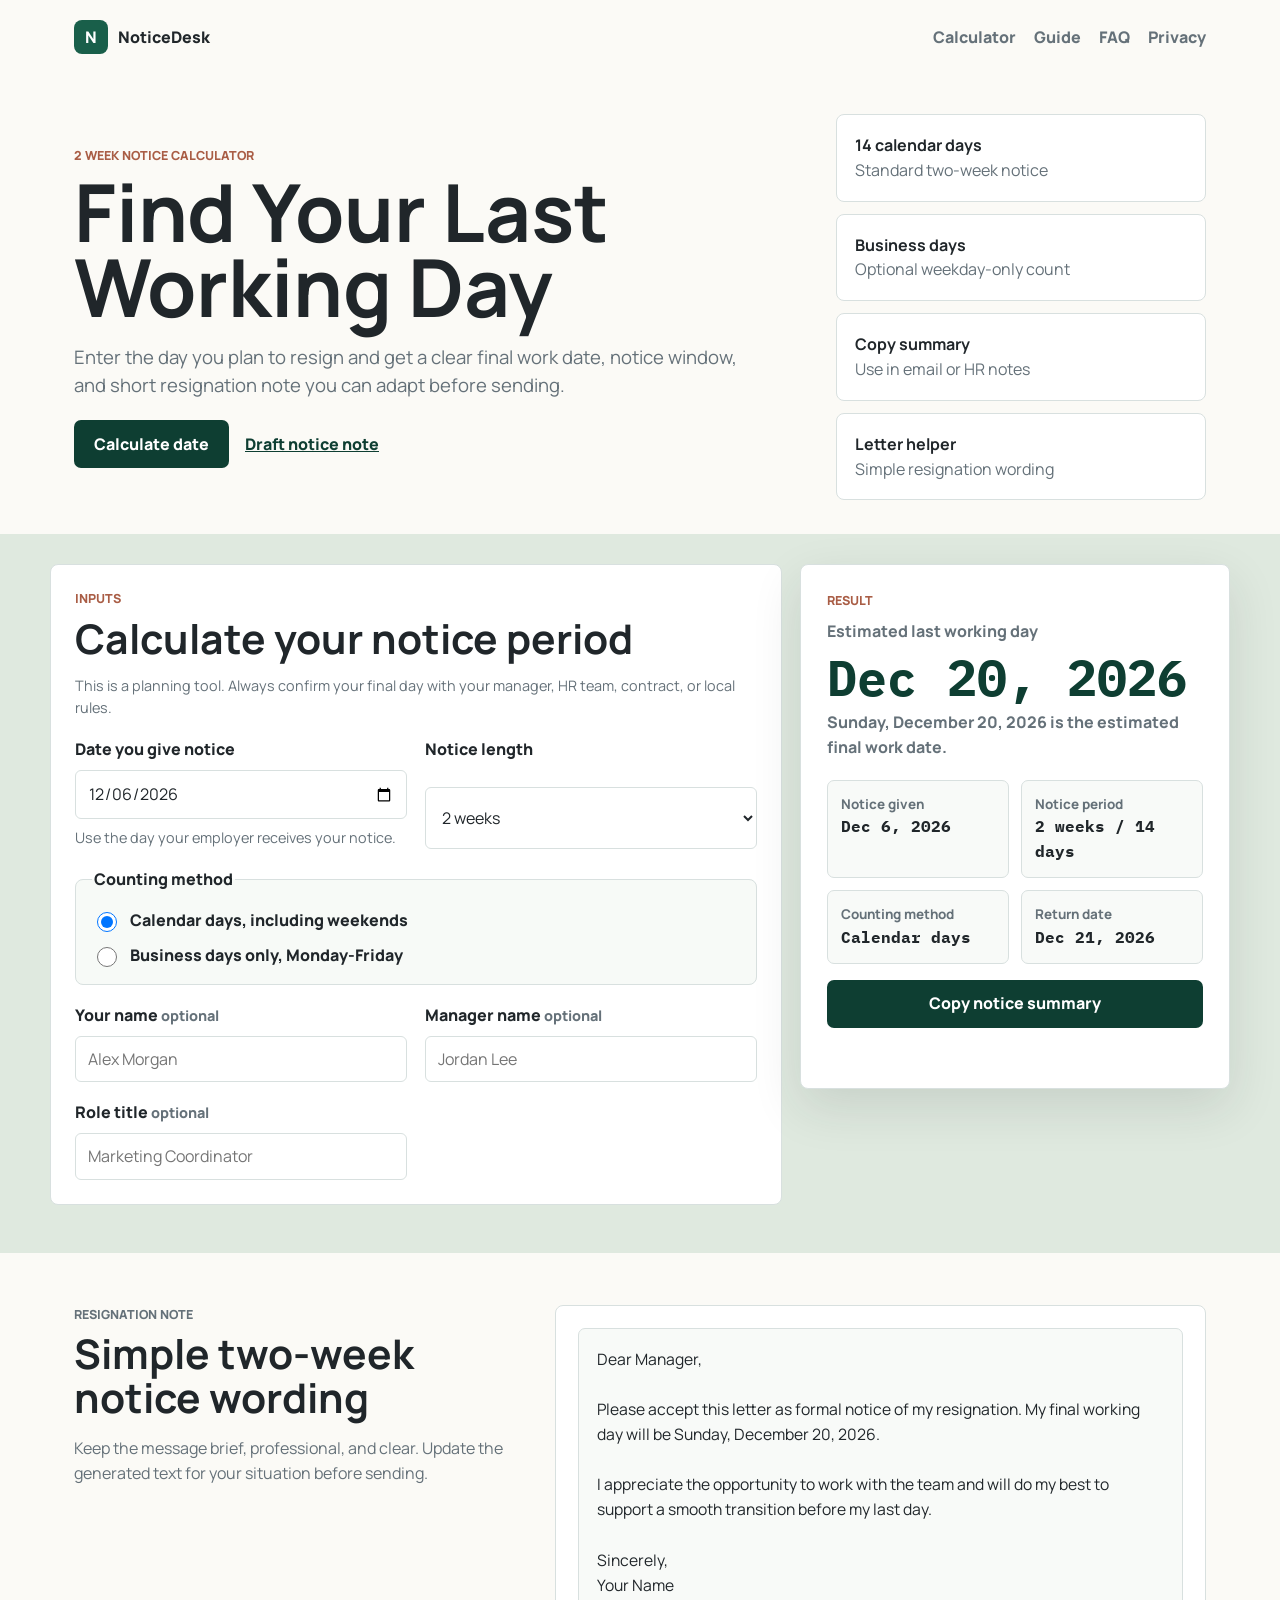
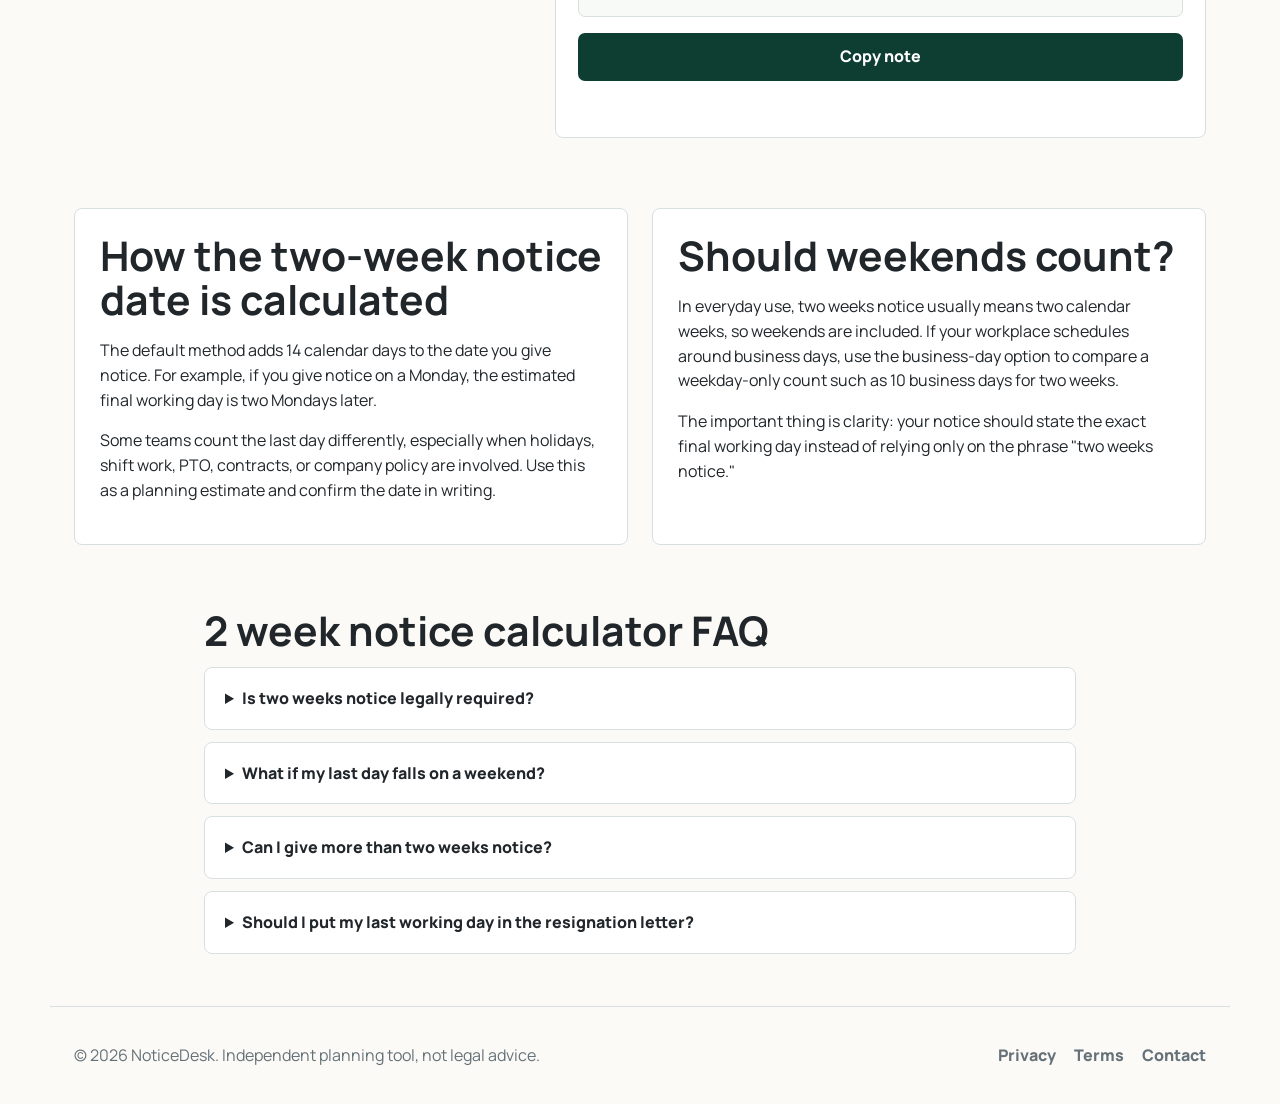
==== index.html @ 69af62d6 "Initial two week notice calculator site" ====
<!doctype html>
<html lang="en">
<head>
  <meta charset="utf-8">
  <meta name="viewport" content="width=device-width, initial-scale=1">
  <title>2 Week Notice Date Calculator: Find Your Last Working Day</title>
  <meta name="description" content="Calculate your two-week notice last working day from any resignation date. Include weekends, skip weekends, copy a notice summary, and draft a simple resignation note.">
  <link rel="canonical" href="https://two-week-notice-calculator.pages.dev/">
  <link rel="icon" href="favicon.svg" type="image/svg+xml">
  <meta property="og:title" content="2 Week Notice Date Calculator">
  <meta property="og:description" content="Find your last working day after giving two weeks notice, with weekend options and a simple resignation note.">
  <meta property="og:type" content="website">
  <meta property="og:url" content="https://two-week-notice-calculator.pages.dev/">
  <link rel="stylesheet" href="styles.css">
  <script type="application/ld+json">
  {
    "@context": "https://schema.org",
    "@graph": [
      {
        "@type": "WebApplication",
        "name": "2 Week Notice Date Calculator",
        "applicationCategory": "BusinessApplication",
        "operatingSystem": "Any",
        "offers": {"@type": "Offer", "price": "0", "priceCurrency": "USD"},
        "description": "Calculate a final working day from a resignation date and notice period."
      },
      {
        "@type": "FAQPage",
        "mainEntity": [
          {
            "@type": "Question",
            "name": "How do you calculate a two-week notice date?",
            "acceptedAnswer": {"@type": "Answer", "text": "Pick the date you give notice, add 14 calendar days for a standard two-week notice, then confirm the final working day with your employer's policy and schedule."}
          },
          {
            "@type": "Question",
            "name": "Does two weeks notice include weekends?",
            "acceptedAnswer": {"@type": "Answer", "text": "Many people count two weeks notice as 14 calendar days, which includes weekends. Some workplaces prefer business-day scheduling, so this calculator lets you compare both."}
          }
        ]
      }
    ]
  }
  </script>
</head>
<body>
  <header class="site-header">
    <a class="brand" href="index.html" aria-label="NoticeDesk home">
      <span class="brand-mark">N</span>
      <span>NoticeDesk</span>
    </a>
    <nav aria-label="Primary navigation">
      <a href="#calculator">Calculator</a>
      <a href="#guide">Guide</a>
      <a href="#faq">FAQ</a>
      <a href="privacy.html">Privacy</a>
    </nav>
  </header>

  <main>
    <section class="hero">
      <div class="hero-copy">
        <p class="eyebrow">2 week notice calculator</p>
        <h1>Find Your Last Working Day</h1>
        <p>Enter the day you plan to resign and get a clear final work date, notice window, and short resignation note you can adapt before sending.</p>
        <div class="hero-actions">
          <a class="button-link" href="#calculator">Calculate date</a>
          <a class="text-link" href="#letter">Draft notice note</a>
        </div>
      </div>
      <aside class="hero-panel" aria-label="Calculator features">
        <div><strong>14 calendar days</strong><span>Standard two-week notice</span></div>
        <div><strong>Business days</strong><span>Optional weekday-only count</span></div>
        <div><strong>Copy summary</strong><span>Use in email or HR notes</span></div>
        <div><strong>Letter helper</strong><span>Simple resignation wording</span></div>
      </aside>
    </section>

    <section id="calculator" class="calculator-band">
      <div class="calculator-shell">
        <form class="input-panel">
          <div class="panel-heading">
            <p class="eyebrow">Inputs</p>
            <h2>Calculate your notice period</h2>
            <p class="hint">This is a planning tool. Always confirm your final day with your manager, HR team, contract, or local rules.</p>
          </div>

          <div class="field">
            <label for="notice-date">Date you give notice</label>
            <input id="notice-date" type="date">
            <p class="hint">Use the day your employer receives your notice.</p>
          </div>

          <div class="field">
            <label for="notice-length">Notice length</label>
            <select id="notice-length">
              <option value="2" selected>2 weeks</option>
              <option value="1">1 week</option>
              <option value="3">3 weeks</option>
              <option value="4">4 weeks</option>
            </select>
          </div>

          <fieldset class="option-group">
            <legend>Counting method</legend>
            <label>
              <input type="radio" name="count-mode" value="calendar" checked>
              <span>Calendar days, including weekends</span>
            </label>
            <label>
              <input type="radio" name="count-mode" value="business">
              <span>Business days only, Monday-Friday</span>
            </label>
          </fieldset>

          <div class="field">
            <label for="employee-name">Your name <span class="optional">optional</span></label>
            <input id="employee-name" type="text" placeholder="Alex Morgan">
          </div>

          <div class="field">
            <label for="manager-name">Manager name <span class="optional">optional</span></label>
            <input id="manager-name" type="text" placeholder="Jordan Lee">
          </div>

          <div class="field">
            <label for="role-title">Role title <span class="optional">optional</span></label>
            <input id="role-title" type="text" placeholder="Marketing Coordinator">
          </div>
        </form>

        <section class="result-panel" aria-live="polite">
          <p class="eyebrow">Result</p>
          <div class="date-hero">
            <span>Estimated last working day</span>
            <strong id="last-day">-</strong>
            <em id="result-note">Choose a notice date to begin.</em>
          </div>

          <div class="metric-grid">
            <div><span>Notice given</span><strong id="given-date">-</strong></div>
            <div><span>Notice period</span><strong id="notice-window">-</strong></div>
            <div><span>Counting method</span><strong id="counting-method">Calendar</strong></div>
            <div><span>Return date</span><strong id="next-day">-</strong></div>
          </div>

          <button id="copy-summary" type="button">Copy notice summary</button>
          <p id="copy-status" class="copy-status" role="status"></p>
        </section>
      </div>
    </section>

    <section id="letter" class="letter-band">
      <div>
        <p class="eyebrow">Resignation note</p>
        <h2>Simple two-week notice wording</h2>
        <p>Keep the message brief, professional, and clear. Update the generated text for your situation before sending.</p>
      </div>
      <article class="letter-card">
        <pre id="letter-output"></pre>
        <button id="copy-letter" type="button">Copy note</button>
        <p id="letter-status" class="copy-status" role="status"></p>
      </article>
    </section>

    <section id="guide" class="guide-grid">
      <article>
        <h2>How the two-week notice date is calculated</h2>
        <p>The default method adds 14 calendar days to the date you give notice. For example, if you give notice on a Monday, the estimated final working day is two Mondays later.</p>
        <p>Some teams count the last day differently, especially when holidays, shift work, PTO, contracts, or company policy are involved. Use this as a planning estimate and confirm the date in writing.</p>
      </article>
      <article>
        <h2>Should weekends count?</h2>
        <p>In everyday use, two weeks notice usually means two calendar weeks, so weekends are included. If your workplace schedules around business days, use the business-day option to compare a weekday-only count such as 10 business days for two weeks.</p>
        <p>The important thing is clarity: your notice should state the exact final working day instead of relying only on the phrase "two weeks notice."</p>
      </article>
    </section>

    <section id="faq" class="faq-band">
      <h2>2 week notice calculator FAQ</h2>
      <details>
        <summary>Is two weeks notice legally required?</summary>
        <p>It depends on your job, contract, location, and employer policy. In many situations it is a professional courtesy rather than a universal legal rule. Check your agreement or ask HR if the stakes are high.</p>
      </details>
      <details>
        <summary>What if my last day falls on a weekend?</summary>
        <p>If you normally work Monday-Friday, you may choose the closest regular workday and confirm it with your manager. The calculator shows both the date and the following day so you can discuss the transition clearly.</p>
      </details>
      <details>
        <summary>Can I give more than two weeks notice?</summary>
        <p>Yes. Many people give more notice for senior roles, specialized work, or long handoffs. Use the notice length dropdown to compare one, two, three, and four-week periods.</p>
      </details>
      <details>
        <summary>Should I put my last working day in the resignation letter?</summary>
        <p>Yes. A specific final date prevents confusion and gives your employer a clear transition timeline.</p>
      </details>
    </section>
  </main>

  <footer class="site-footer">
    <p>&copy; 2026 NoticeDesk. Independent planning tool, not legal advice.</p>
    <nav aria-label="Footer navigation">
      <a href="privacy.html">Privacy</a>
      <a href="terms.html">Terms</a>
      <a href="contact.html">Contact</a>
    </nav>
  </footer>

  <script src="script.js"></script>
</body>
</html>
---- styles.css ----
@import url("https://fonts.googleapis.com/css2?family=IBM+Plex+Mono:wght@500;600&family=Manrope:wght@400;600;700;800&display=swap");

:root {
  color-scheme: light;
  --ink: #20262a;
  --muted: #657179;
  --line: #d8e0df;
  --paper: #fbfaf6;
  --panel: #ffffff;
  --sage: #dfe9df;
  --green: #195f4a;
  --green-dark: #0e3e32;
  --clay: #a95d45;
  --blue: #315f78;
  --gold: #d69b38;
  --shadow: 0 18px 50px rgba(32, 38, 42, 0.12);
}

* {
  box-sizing: border-box;
}

html {
  scroll-behavior: smooth;
}

body {
  margin: 0;
  overflow-x: hidden;
  background: var(--paper);
  color: var(--ink);
  font-family: "Manrope", "Segoe UI", sans-serif;
  line-height: 1.55;
}

a {
  color: inherit;
}

.site-header,
.site-footer {
  max-width: 1180px;
  margin: 0 auto;
  padding: 20px 24px;
  display: flex;
  align-items: center;
  justify-content: space-between;
  gap: 24px;
}

.brand {
  display: inline-flex;
  align-items: center;
  gap: 10px;
  color: var(--ink);
  font-weight: 850;
  text-decoration: none;
}

.brand-mark {
  display: grid;
  place-items: center;
  width: 34px;
  height: 34px;
  border-radius: 8px;
  background: var(--green);
  color: #fff;
}

nav {
  display: flex;
  flex-wrap: wrap;
  gap: 18px;
}

nav a {
  color: var(--muted);
  font-weight: 800;
  text-decoration: none;
}

.hero {
  max-width: 1180px;
  min-height: 340px;
  margin: 0 auto;
  padding: 40px 24px 34px;
  display: grid;
  grid-template-columns: minmax(0, 1fr) 370px;
  gap: 34px;
  align-items: center;
}

.hero > *,
.calculator-shell > *,
.letter-band > *,
.guide-grid > * {
  min-width: 0;
}

.eyebrow {
  margin: 0 0 8px;
  color: var(--clay);
  font-size: 0.78rem;
  font-weight: 850;
  letter-spacing: 0;
  text-transform: uppercase;
}

h1,
h2,
h3,
p {
  overflow-wrap: anywhere;
}

h1 {
  max-width: 760px;
  margin: 0 0 18px;
  font-size: clamp(2.8rem, 6.4vw, 5rem);
  line-height: 0.94;
  letter-spacing: 0;
}

h2 {
  margin: 0 0 14px;
  font-size: clamp(1.72rem, 3.6vw, 2.55rem);
  line-height: 1.08;
  letter-spacing: 0;
}

h3 {
  margin: 24px 0 8px;
}

.hero-copy > p:not(.eyebrow) {
  max-width: 690px;
  color: var(--muted);
  font-size: 1.16rem;
}

.hero-actions {
  display: flex;
  flex-wrap: wrap;
  align-items: center;
  gap: 16px;
  margin-top: 20px;
}

.button-link,
button {
  display: inline-flex;
  align-items: center;
  justify-content: center;
  min-height: 48px;
  border: 0;
  border-radius: 7px;
  background: var(--green-dark);
  color: #fff;
  font: inherit;
  font-weight: 850;
  text-decoration: none;
  cursor: pointer;
}

.button-link {
  padding: 0 20px;
}

.text-link {
  color: var(--green-dark);
  font-weight: 850;
}

.hero-panel {
  display: grid;
  gap: 12px;
}

.hero-panel div,
.input-panel,
.result-panel,
.letter-card,
.guide-grid article,
.faq-band details {
  border: 1px solid var(--line);
  border-radius: 8px;
  background: var(--panel);
}

.hero-panel div {
  padding: 18px;
}

.hero-panel strong,
.hero-panel span {
  display: block;
}

.hero-panel span {
  color: var(--muted);
}

.calculator-band {
  padding: 30px 24px 48px;
  background: var(--sage);
}

.calculator-shell {
  max-width: 1180px;
  margin: 0 auto;
  display: grid;
  grid-template-columns: minmax(360px, 1fr) minmax(320px, 430px);
  gap: 18px;
  align-items: start;
}

.input-panel {
  display: grid;
  grid-template-columns: repeat(2, minmax(0, 1fr));
  gap: 18px;
  padding: 24px;
}

.panel-heading,
.option-group {
  grid-column: 1 / -1;
}

.field {
  display: grid;
  gap: 8px;
}

label,
legend {
  color: var(--ink);
  font-weight: 850;
}

.optional,
.hint {
  color: var(--muted);
  font-size: 0.9rem;
}

.hint {
  margin: 0;
}

input,
select {
  width: 100%;
  min-height: 46px;
  padding: 10px 12px;
  border: 1px solid var(--line);
  border-radius: 6px;
  background: #fff;
  color: var(--ink);
  font: inherit;
}

input:focus,
select:focus,
button:focus-visible,
a:focus-visible {
  outline: 3px solid rgba(25, 95, 74, 0.22);
  outline-offset: 2px;
}

.option-group {
  display: grid;
  gap: 10px;
  margin: 0;
  padding: 16px;
  border: 1px solid var(--line);
  border-radius: 8px;
  background: #f7faf7;
}

.option-group label {
  display: flex;
  gap: 10px;
  align-items: center;
  cursor: pointer;
}

.option-group input {
  width: 20px;
  min-height: 20px;
}

.result-panel {
  position: sticky;
  top: 16px;
  padding: 26px;
  box-shadow: var(--shadow);
}

.date-hero {
  margin-bottom: 20px;
}

.date-hero span,
.date-hero em {
  display: block;
  color: var(--muted);
  font-style: normal;
  font-weight: 750;
}

.date-hero strong {
  display: block;
  margin: 8px 0;
  color: var(--green-dark);
  font-size: clamp(2rem, 5vw, 3.15rem);
  line-height: 1;
  letter-spacing: 0;
  font-family: "IBM Plex Mono", "Manrope", sans-serif;
}

.metric-grid {
  display: grid;
  grid-template-columns: repeat(2, minmax(0, 1fr));
  gap: 12px;
}

.metric-grid div {
  padding: 13px;
  border: 1px solid var(--line);
  border-radius: 7px;
  background: #f8faf8;
}

.metric-grid span {
  display: block;
  color: var(--muted);
  font-size: 0.84rem;
  font-weight: 750;
}

.metric-grid strong {
  display: block;
  font-family: "IBM Plex Mono", "Manrope", sans-serif;
  font-size: 1rem;
}

button {
  width: 100%;
  margin-top: 16px;
}

.copy-status {
  min-height: 24px;
  margin: 10px 0 0;
  color: var(--green-dark);
  font-weight: 800;
}

.letter-band,
.guide-grid,
.faq-band {
  max-width: 1180px;
  margin: 0 auto;
  padding: 52px 24px;
}

.letter-band {
  display: grid;
  grid-template-columns: minmax(0, 0.82fr) minmax(360px, 1.18fr);
  gap: 28px;
  align-items: start;
}

.letter-band p {
  color: var(--muted);
}

.letter-card {
  padding: 22px;
}

pre {
  min-height: 220px;
  margin: 0;
  padding: 18px;
  overflow-x: auto;
  border: 1px solid var(--line);
  border-radius: 7px;
  background: #f8faf8;
  color: var(--ink);
  white-space: pre-wrap;
  font: 0.98rem/1.6 "Manrope", "Segoe UI", sans-serif;
}

.guide-grid {
  display: grid;
  grid-template-columns: repeat(2, minmax(0, 1fr));
  gap: 24px;
  padding-top: 18px;
}

.guide-grid article {
  padding: 25px;
}

.faq-band {
  max-width: 920px;
  padding-top: 12px;
}

.faq-band details {
  margin-top: 12px;
  padding: 18px 20px;
}

summary {
  cursor: pointer;
  font-weight: 850;
}

.site-footer {
  border-top: 1px solid var(--line);
  color: var(--muted);
}

.page {
  max-width: 880px;
  margin: 0 auto;
  padding: 48px 24px 76px;
}

.page h1 {
  font-size: clamp(2.35rem, 6vw, 4rem);
}

@media (max-width: 900px) {
  .hero,
  .calculator-shell,
  .letter-band,
  .guide-grid {
    grid-template-columns: 1fr;
  }

  .result-panel {
    position: static;
  }
}

@media (max-width: 680px) {
  .site-header,
  .site-footer {
    align-items: flex-start;
    flex-direction: column;
  }

  .site-header nav,
  .site-footer nav {
    display: grid;
    grid-template-columns: repeat(2, minmax(0, max-content));
    gap: 10px 18px;
  }

  .hero {
    min-height: auto;
    padding-top: 34px;
  }

  .hero-copy,
  .hero-copy > p:not(.eyebrow) {
    max-width: min(100%, 342px);
  }

  h1 {
    font-size: clamp(2.3rem, 10.2vw, 2.85rem);
    line-height: 1.02;
  }

  h2 {
    font-size: clamp(1.55rem, 7.2vw, 2rem);
  }

  .input-panel,
  .metric-grid {
    grid-template-columns: 1fr;
  }

  .panel-heading,
  .option-group {
    grid-column: auto;
  }

  .calculator-band {
    padding-inline: 14px;
  }

  .letter-band,
  .guide-grid,
  .faq-band {
    padding-inline: 14px;
  }
}
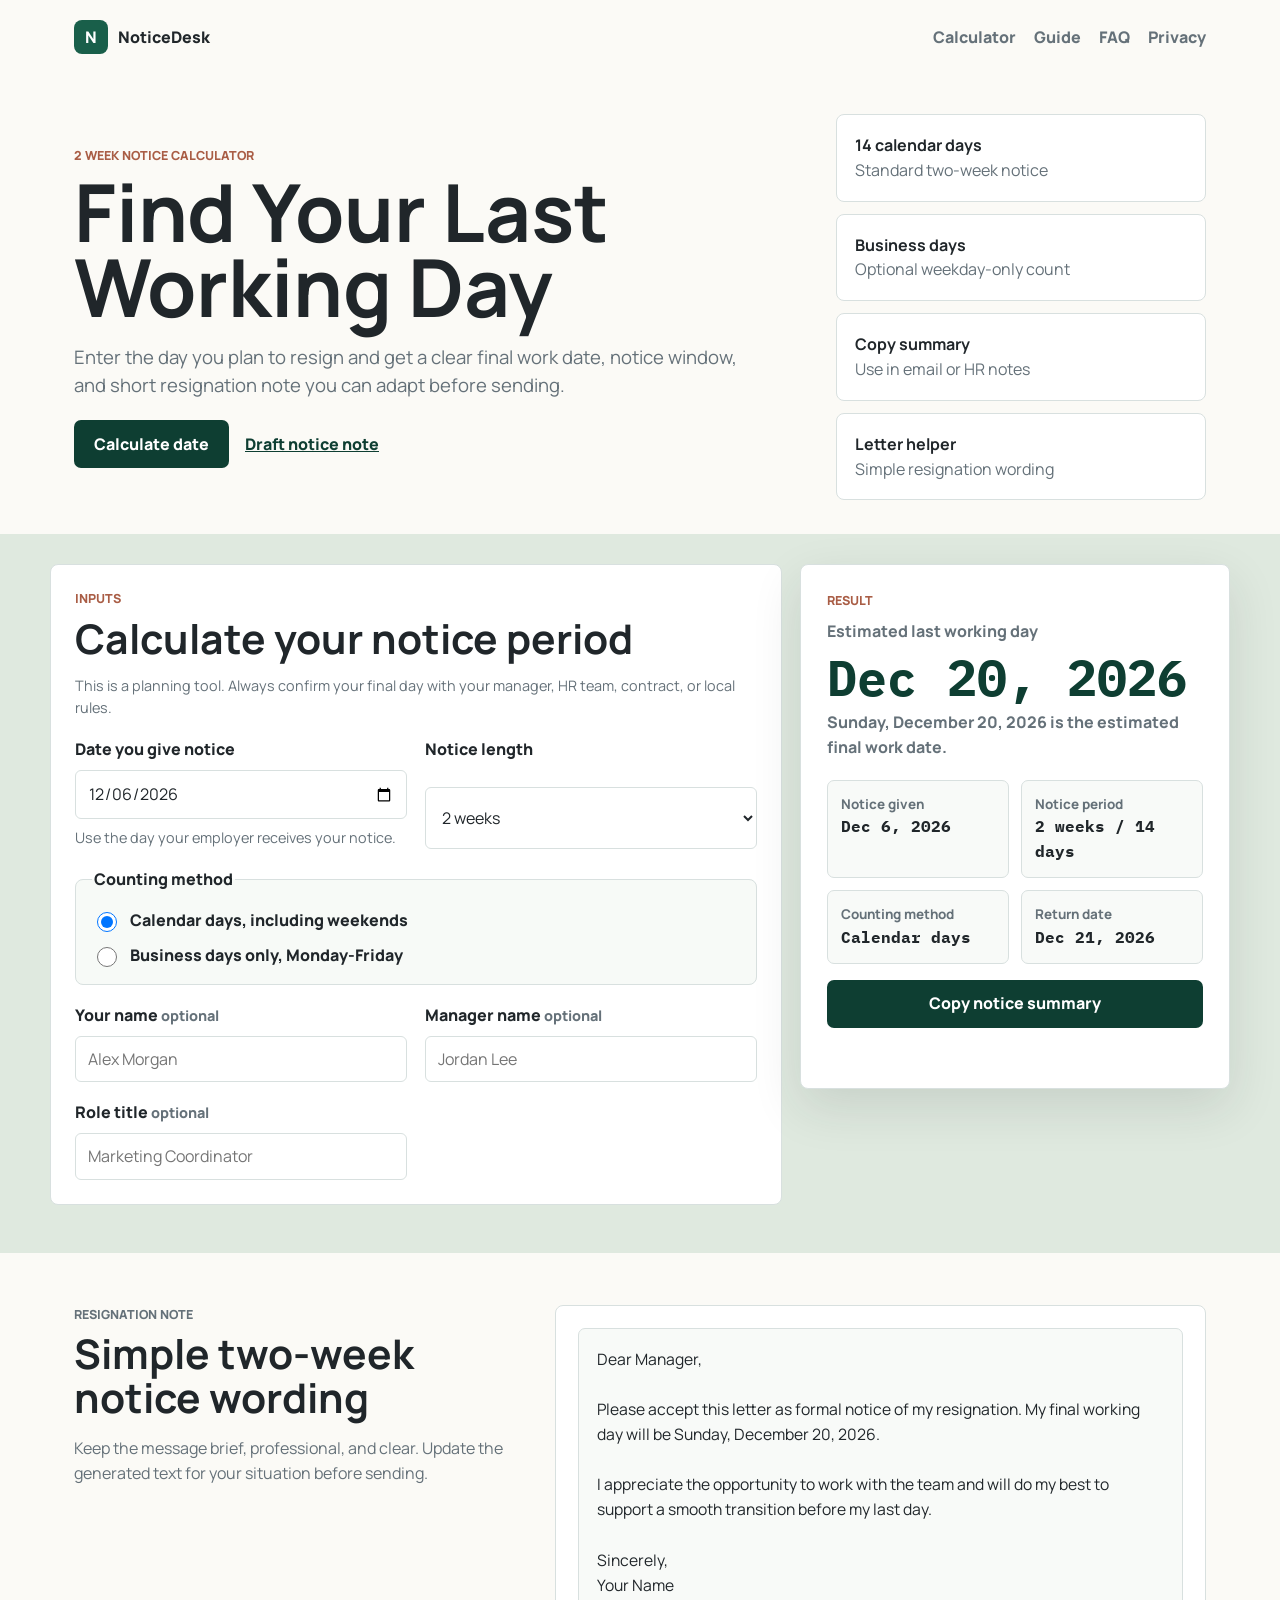
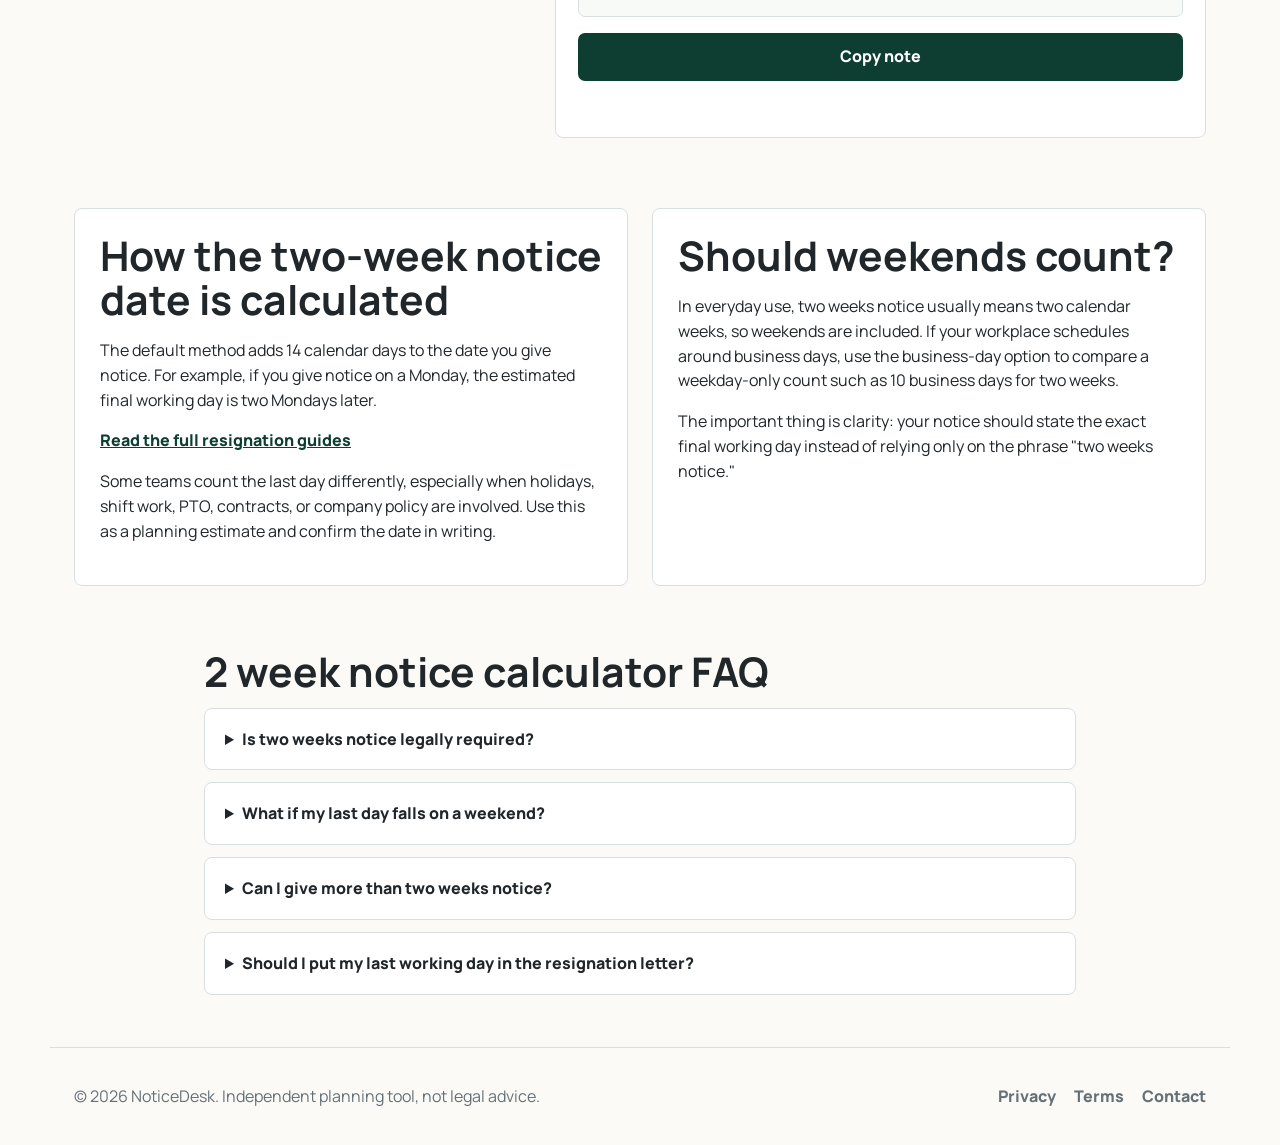
==== commit 634fddc7: "Add HowTo JSON-LD + blog (3 guides) + internal link; expand tool site into content site" ====
--- a/index.html
+++ b/index.html
@@ -5,6 +5,7 @@
   <meta name="viewport" content="width=device-width, initial-scale=1">
   <title>2 Week Notice Date Calculator: Find Your Last Working Day</title>
   <meta name="description" content="Calculate your two-week notice last working day from any resignation date. Include weekends, skip weekends, copy a notice summary, and draft a simple resignation note.">
+  <meta name="google-site-verification" content="HStVoqGDBK8Xyh6FS-A_EYMnVGYeA2WJP6QGMpi1RUY">
   <link rel="canonical" href="https://two-week-notice-calculator.pages.dev/">
   <link rel="icon" href="favicon.svg" type="image/svg+xml">
   <meta property="og:title" content="2 Week Notice Date Calculator">
@@ -30,13 +31,26 @@
           {
             "@type": "Question",
             "name": "How do you calculate a two-week notice date?",
-            "acceptedAnswer": {"@type": "Answer", "text": "Pick the date you give notice, add 14 calendar days for a standard two-week notice, then confirm the final working day with your employer's policy and schedule."}
+            "acceptedAnswer": {"@type": "Answer", "text": "Pick the date you give notice, add 14 calendar days for a standard two-week notice, then confirm the final working day with your employer's policy and scheduling."}
           },
           {
             "@type": "Question",
             "name": "Does two weeks notice include weekends?",
             "acceptedAnswer": {"@type": "Answer", "text": "Many people count two weeks notice as 14 calendar days, which includes weekends. Some workplaces prefer business-day scheduling, so this calculator lets you compare both."}
           }
+        ]
+      },
+      {
+        "@type": "HowTo",
+        "name": "Calculate your two-week notice last working day",
+        "description": "Step-by-step to find your final working day from any resignation date, with weekend and business-day options.",
+        "totalTime": "PT1M",
+        "tool": [{"@type": "HowToTool", "name": "2 Week Notice Date Calculator"}],
+        "step": [
+          {"@type": "HowToStep", "name": "Pick your notice date", "text": "Choose the calendar day you give notice to your employer."},
+          {"@type": "HowToStep", "name": "Set notice length", "text": "Select 1, 2, 3, or 4 weeks of notice in the dropdown."},
+          {"@type": "HowToStep", "name": "Choose counting method", "text": "Pick calendar days (includes weekends) or business days only."},
+ companies          {"@type": "HowToStep", "name": "Read your final day", "text": "The tool shows your estimated last working day and the following day."}
         ]
       }
     ]
@@ -167,6 +181,7 @@
       <article>
         <h2>How the two-week notice date is calculated</h2>
         <p>The default method adds 14 calendar days to the date you give notice. For example, if you give notice on a Monday, the estimated final working day is two Mondays later.</p>
+        <a class="text-link" href="blog/">Read the full resignation guides</a>
         <p>Some teams count the last day differently, especially when holidays, shift work, PTO, contracts, or company policy are involved. Use this as a planning estimate and confirm the date in writing.</p>
       </article>
       <article>
